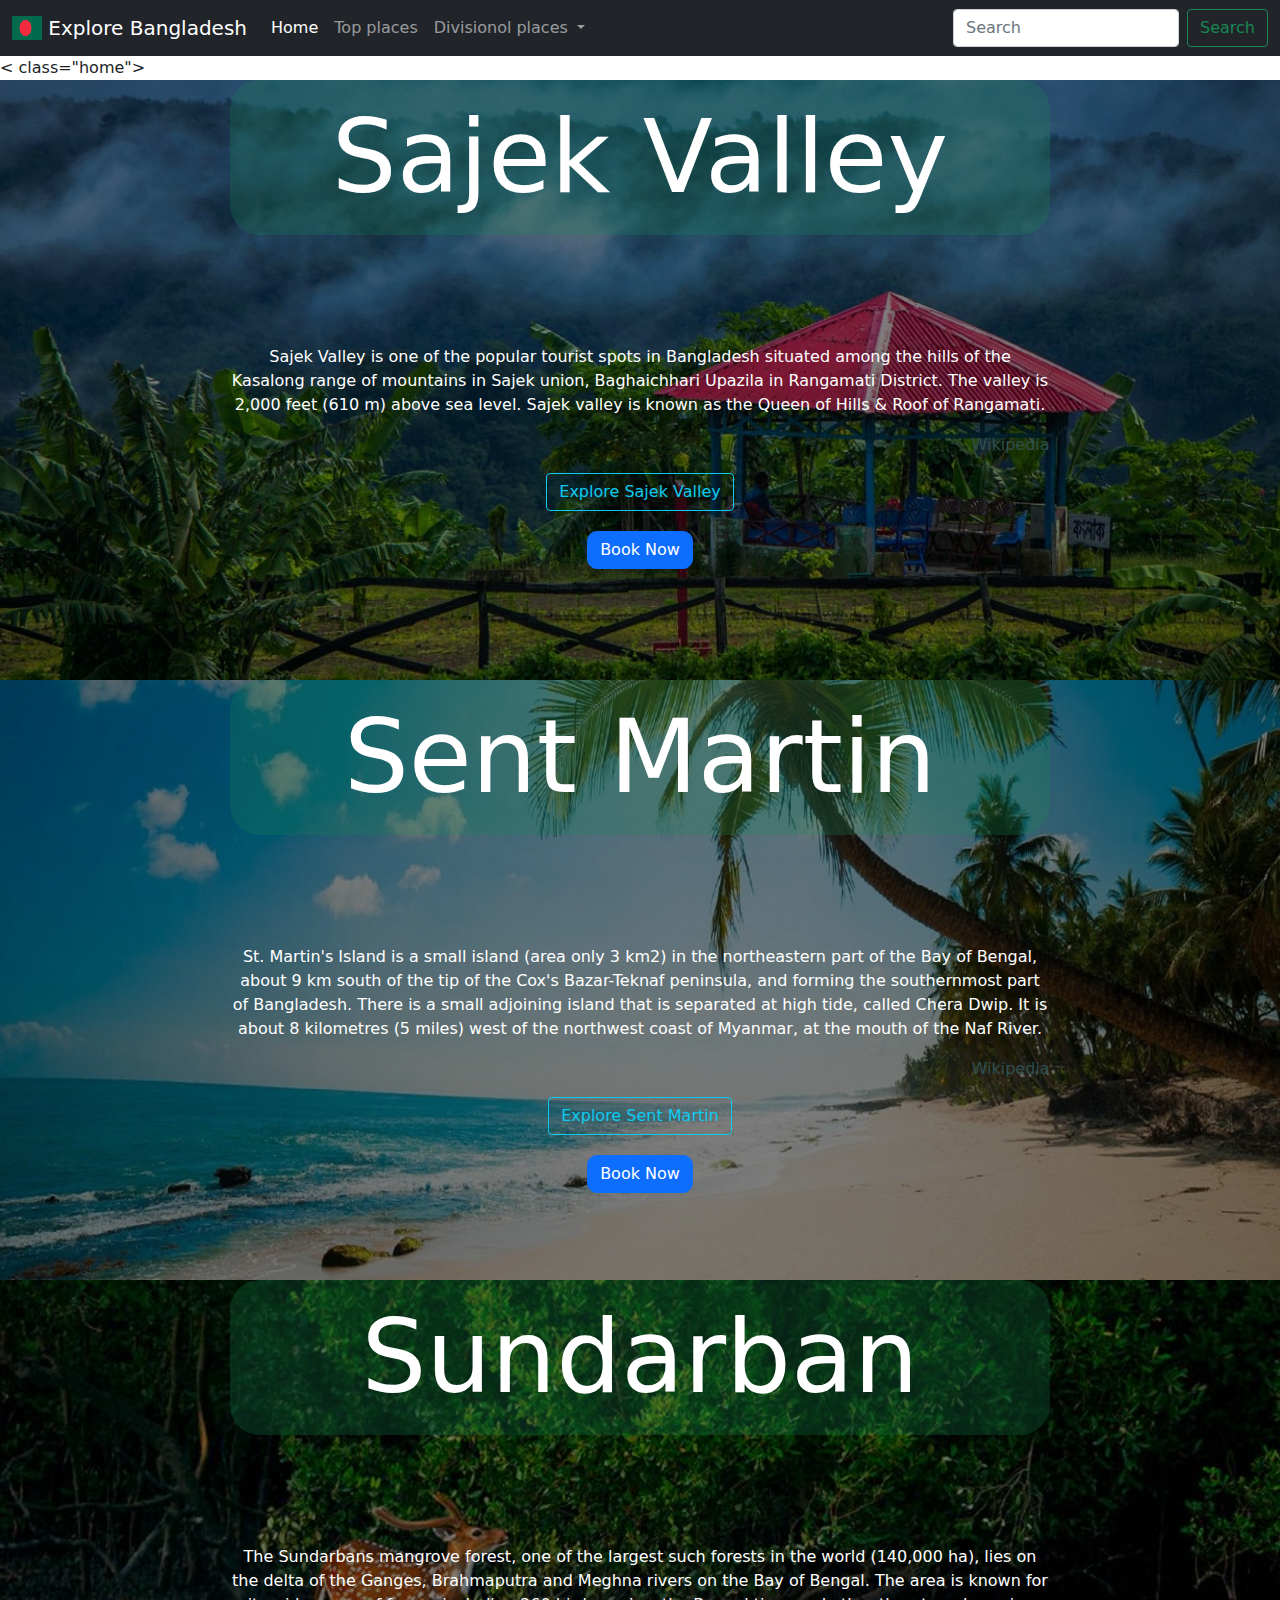
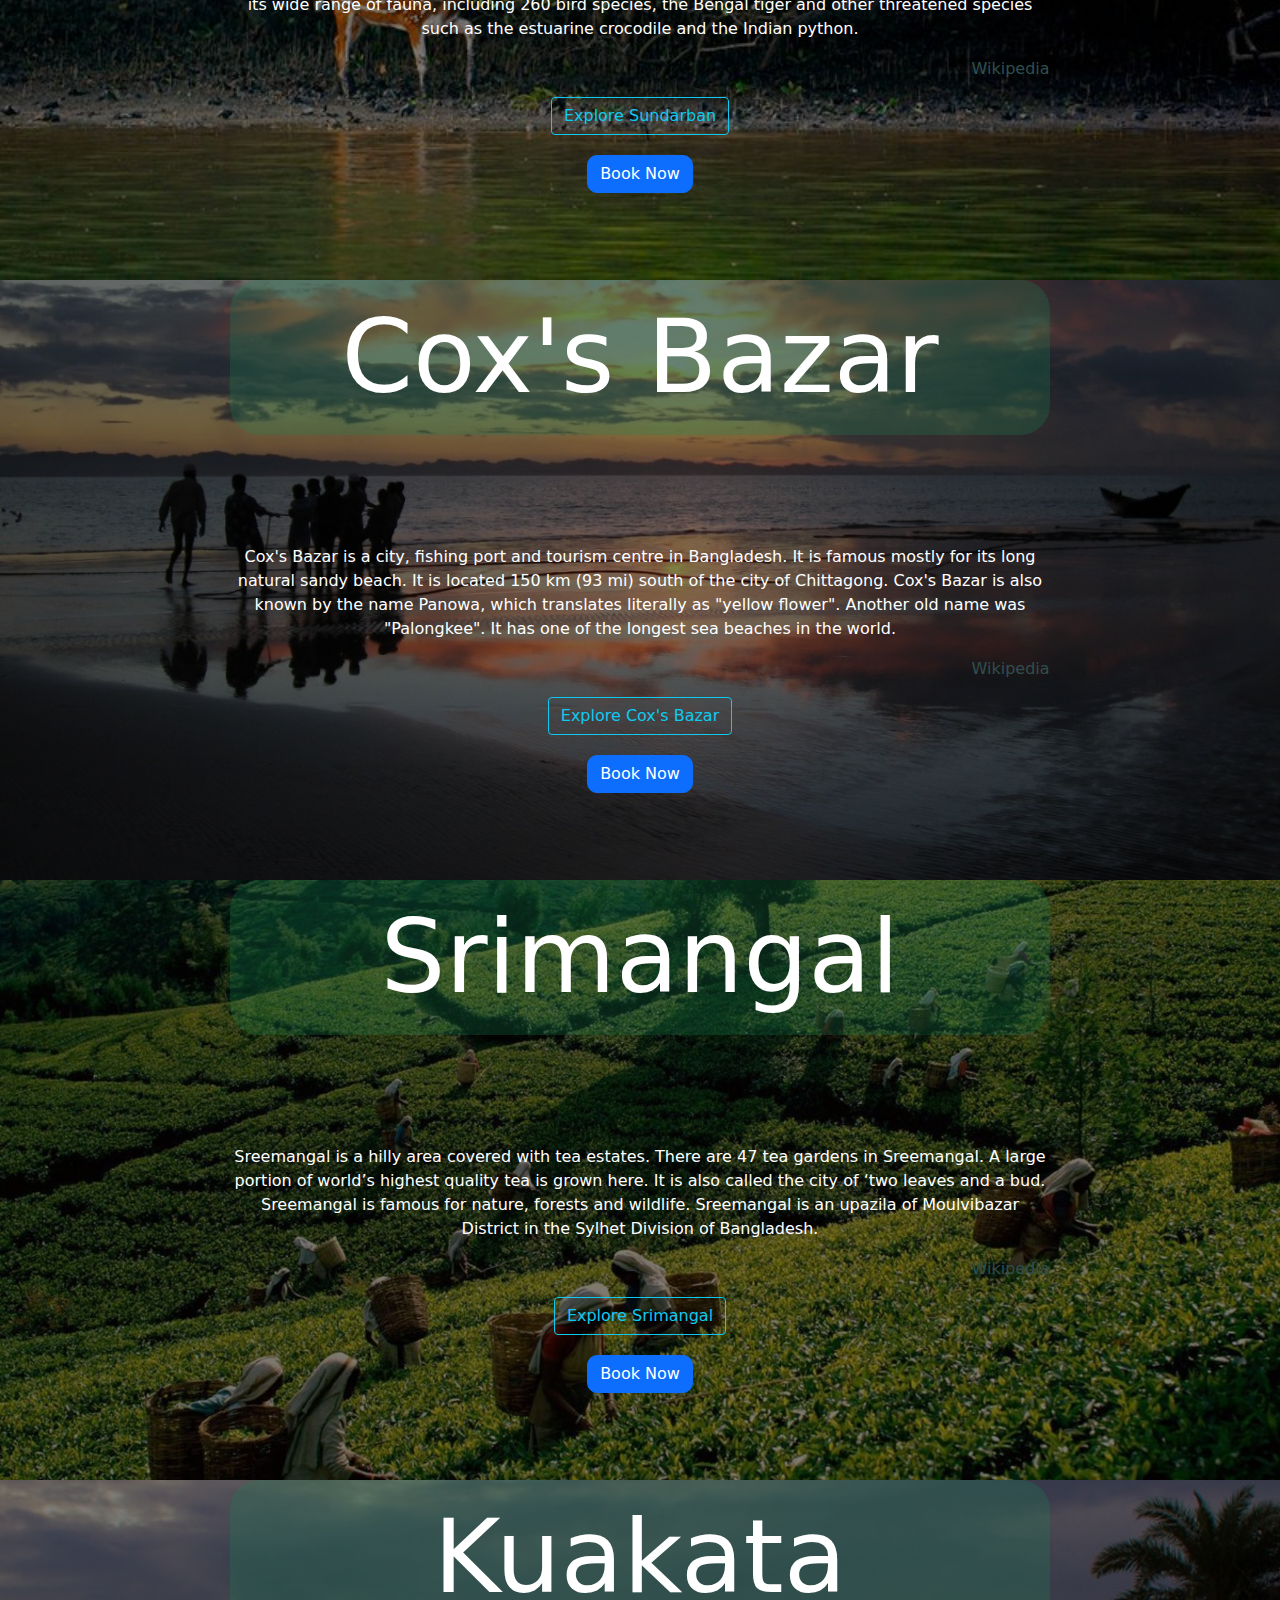
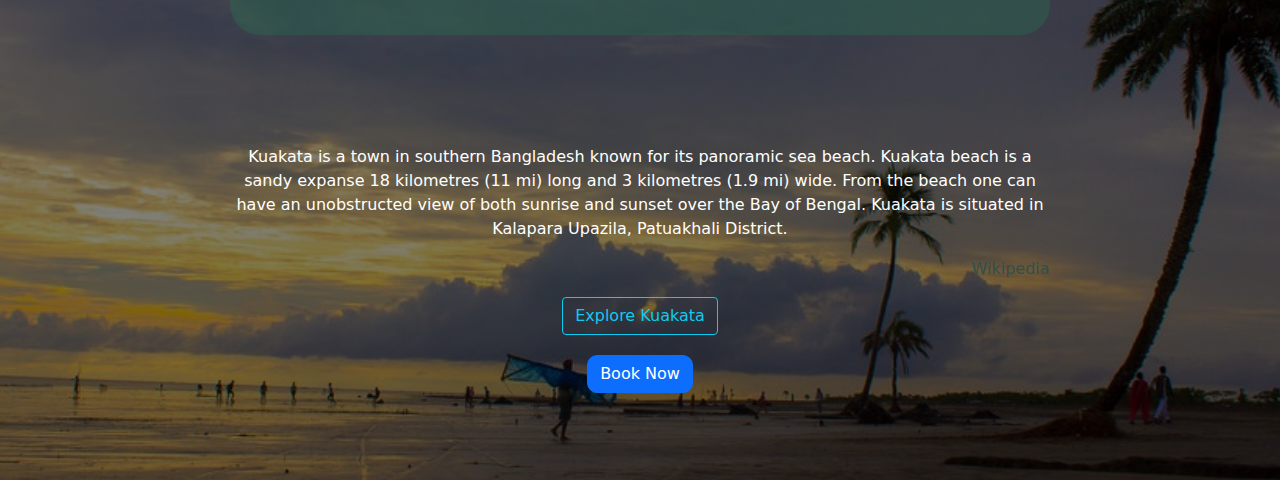
==== index.html @ 2c17eeb3 "first commit" ====
<!DOCTYPE html>
<html lang="en">
<head>
    <meta charset="UTF-8">
    <meta http-equiv="X-UA-Compatible" content="IE=edge">
    <meta name="viewport" content="width=device-width, initial-scale=1.0">
    <title>Explore Bangladesh</title>
    <link rel="shortcut icon" href="resources/download.png" type="image/x-icon">

    <link rel="stylesheet" href="bootstrap/css/bootstrap.min.css">
    <link rel="stylesheet" href="style.css">
</head>
<body>
    <nav class="navbar navbar-expand-lg navbar-light bg-light navbar navbar-dark bg-dark">
        <div class="container-fluid">
          <a class="navbar-brand" href="#">
            <img src="resources/download.png" alt="" width="30" height="24" class="d-inline-block align-text-top">
              Explore Bangladesh
            </a>
          <button class="navbar-toggler" type="button" data-bs-toggle="collapse" data-bs-target="#navbarSupportedContent" aria-controls="navbarSupportedContent" aria-expanded="false" aria-label="Toggle navigation">
            <span class="navbar-toggler-icon"></span>
          </button>
          <div class="collapse navbar-collapse" id="navbarSupportedContent">
            <ul class="navbar-nav me-auto mb-2 mb-lg-0">
              <li class="nav-item">
                <a class="nav-link active" aria-current="page" href="#">Home</a>
              </li>
              <li class="nav-item">
                <a class="nav-link" href="#">Top places</a>
              </li>
              <li class="nav-item dropdown">
                <a class="nav-link dropdown-toggle" href="#" id="navbarDropdown" role="button" data-bs-toggle="dropdown" aria-expanded="false">
                  Divisionol places
                </a>
                <ul class="dropdown-menu" aria-labelledby="navbarDropdown">
                  <li><a class="dropdown-item" href="#">Chittagong</a></li>
                  <li><a class="dropdown-item" href="#">Sylhet</a></li>
                  <li><a class="dropdown-item" href="#">Barisal</a></li>
                  <li><a class="dropdown-item" href="#">Khulna</a></li>
                  <li><a class="dropdown-item" href="#">Dhaka</a></li>
                  <li><a class="dropdown-item" href="#">Rajshahi</a></li>
                  <li><a class="dropdown-item" href="#">Mymensingh</a></li>
                  <li><a class="dropdown-item" href="#">Rangpur</a></li>
                </ul>
              </li>
            </ul>
            <form class="d-flex">
              <input class="form-control me-2" type="search" placeholder="Search" aria-label="Search">
              <button class="btn btn-outline-success" type="submit">Search</button>
            </form>
          </div>
        </div>
      </nav>

      <header>
          < class="home">
              <div class="sajek place">
                <h1 class="p-3 mb-2 bg-secondary text-white bg-success p-2 text-dark bg-opacity-25 name">Sajek Valley</h1>
                <div class="dis">
                    <p>Sajek Valley is one of the popular tourist spots in Bangladesh situated among the hills of the Kasalong range of mountains in Sajek union, Baghaichhari Upazila in Rangamati District. The valley is 2,000 feet (610 m) above sea level. Sajek valley is known as the Queen of Hills & Roof of Rangamati.</p>
                    <p class="source">Wikipedia</p>
                    <button type="button" class="btn btn-outline-info">Explore Sajek Valley</button>
                </div>
                <button type="button" class="btn btn-primary but">Book Now</button>
            </div>
            <div class="sent_martin place">
                <h1 class="p-3 mb-2 bg-secondary text-white bg-success p-2 text-dark bg-opacity-25 name">Sent Martin</h1>
                <div class="dis">
                    <p>St. Martin's Island is a small island (area only 3 km2) in the northeastern part of the Bay of Bengal, about 9 km south of the tip of the Cox's Bazar-Teknaf peninsula, and forming the southernmost part of Bangladesh. There is a small adjoining island that is separated at high tide, called Chera Dwip. It is about 8 kilometres (5 miles) west of the northwest coast of Myanmar, at the mouth of the Naf River.</p>
                    <p class="source">Wikipedia</p>
                    <button type="button" class="btn btn-outline-info">Explore Sent Martin</button>
                </div>
                <button type="button" class="btn btn-primary but">Book Now</button>
            </div>
            <div class="sundarban place">
                <h1 class="p-3 mb-2 bg-secondary text-white bg-success p-2 text-dark bg-opacity-25 name">Sundarban</h1>
                <div class="dis">
                    <p>The Sundarbans mangrove forest, one of the largest such forests in the world (140,000 ha), lies on the delta of the Ganges, Brahmaputra and Meghna rivers on the Bay of Bengal. The area is known for its wide range of fauna, including 260 bird species, the Bengal tiger and other threatened species such as the estuarine crocodile and the Indian python.</p>
                    <p class="source">Wikipedia</p>
                    <button type="button" class="btn btn-outline-info">Explore Sundarban</button>
                </div>
                <button type="button" class="btn btn-primary but">Book Now</button>
            </div>
          <div class="coxs_bazar place">
            <h1 class="p-3 mb-2 bg-secondary text-white bg-success p-2 text-dark bg-opacity-25 name">Cox's Bazar</h1>
            <div class="dis">
                <p>Cox's Bazar is a city, fishing port and tourism centre in Bangladesh. It is famous mostly for its long  natural sandy beach. It is located 150 km (93 mi) south of the city of Chittagong. Cox's Bazar is also known by the name Panowa, which translates literally as "yellow flower". Another old name was "Palongkee". It has one of the longest sea beaches in the world.</p>
                <p class="source">Wikipedia</p>
                <button type="button" class="btn btn-outline-info">Explore Cox's Bazar</button>
            </div>
            <button type="button" class="btn btn-primary but">Book Now</button>
          </div>
          <div class="srimangal place">
            <h1 class="p-3 mb-2 bg-secondary text-white bg-success p-2 text-dark bg-opacity-25 name">Srimangal</h1>
            <div class="dis">
                <p>Sreemangal is a hilly area covered with tea estates. There are 47 tea gardens in
                    Sreemangal. A large portion of world’s highest quality tea is grown here. It is also called the city of ‘two leaves and a bud. Sreemangal is famous for nature,
                    forests and wildlife.
                    Sreemangal is an upazila of Moulvibazar District in the Sylhet Division of Bangladesh.
                    </p>
                    <p class="source">Wikipedia</p>
                    <button type="button" class="btn btn-outline-info">Explore Srimangal</button>
            </div>
            <button type="button" class="btn btn-primary but">Book Now</button>
          </div>
          <div class="kuakata place">
            <h1 class="p-3 mb-2 bg-secondary text-white bg-success p-2 text-dark bg-opacity-25 name">Kuakata</h1>
            <div class="dis">
                <p>Kuakata is a town in southern Bangladesh known for its panoramic sea beach. Kuakata beach is a sandy expanse 18 kilometres (11 mi) long and 3 kilometres (1.9 mi) wide. From the beach one can have an unobstructed view of both sunrise and sunset over the Bay of Bengal. Kuakata is situated in Kalapara Upazila, Patuakhali District.</p>
                <p class="source">Wikipedia</p>
                    <button type="button" class="btn btn-outline-info">Explore Kuakata</button>
            </div>
            <button type="button" class="btn btn-primary but">Book Now</button>
          </div>

        </div>
      </header>
      <script src="https://cdn.jsdelivr.net/npm/bootstrap@5.1.0/dist/js/bootstrap.bundle.min.js" integrity="sha384-U1DAWAznBHeqEIlVSCgzq+c9gqGAJn5c/t99JyeKa9xxaYpSvHU5awsuZVVFIhvj" crossorigin="anonymous"></script>
</body>
</html>
---- style.css ----
.name
{
    /* width: 200px; */
    color: white;
    font-size: 8vw;
    border-radius: 30px;color: white;
    font-size: 8vw;
    border-radius: 30px;
}
.place
{
    padding-left: 18vw;
    padding-right: 18vw;
    text-align: center;
    height: 600px ;
    background-position: bottom;
    background-repeat: no-repeat;
    background-size: cover;
}
.sajek
{
    background-image: linear-gradient(rgba(0,0,0,0.5),rgba(0,0,0,0.5)), url(resources/saju.jpg);
}
.sent_martin
{
    background-image: linear-gradient(rgba(0,0,0,0.5),rgba(0,0,0,0.5)), url(resources/sent1.jpg);
}
.sundarban
{
    background-image: linear-gradient(rgba(0,0,0,0.5),rgba(0,0,0,0.5)), url(resources/sundarban.jpg);

}
.coxs_bazar
{
    background-image: linear-gradient(rgba(0,0,0,0.5),rgba(0,0,0,0.5)), url(resources/coxs2.jpg);
}
.srimangal
{
    background-image: linear-gradient(rgba(0,0,0,0.5),rgba(0,0,0,0.5)), url(resources/srimangal.jpg);
}
.kuakata
{
    background-image: linear-gradient(rgba(0,0,0,0.5),rgba(0,0,0,0.5)), url(resources/kuakata.jpg);
}
.dis
{
    color: white;
    border-top: 8vw solid transparent;
}
.source
{
    text-align: end;
    color: darkslategrey;
}
.but
{
    margin-top: 20px;
    /* font-size: 2vw; */
    border-radius: 10px;
}
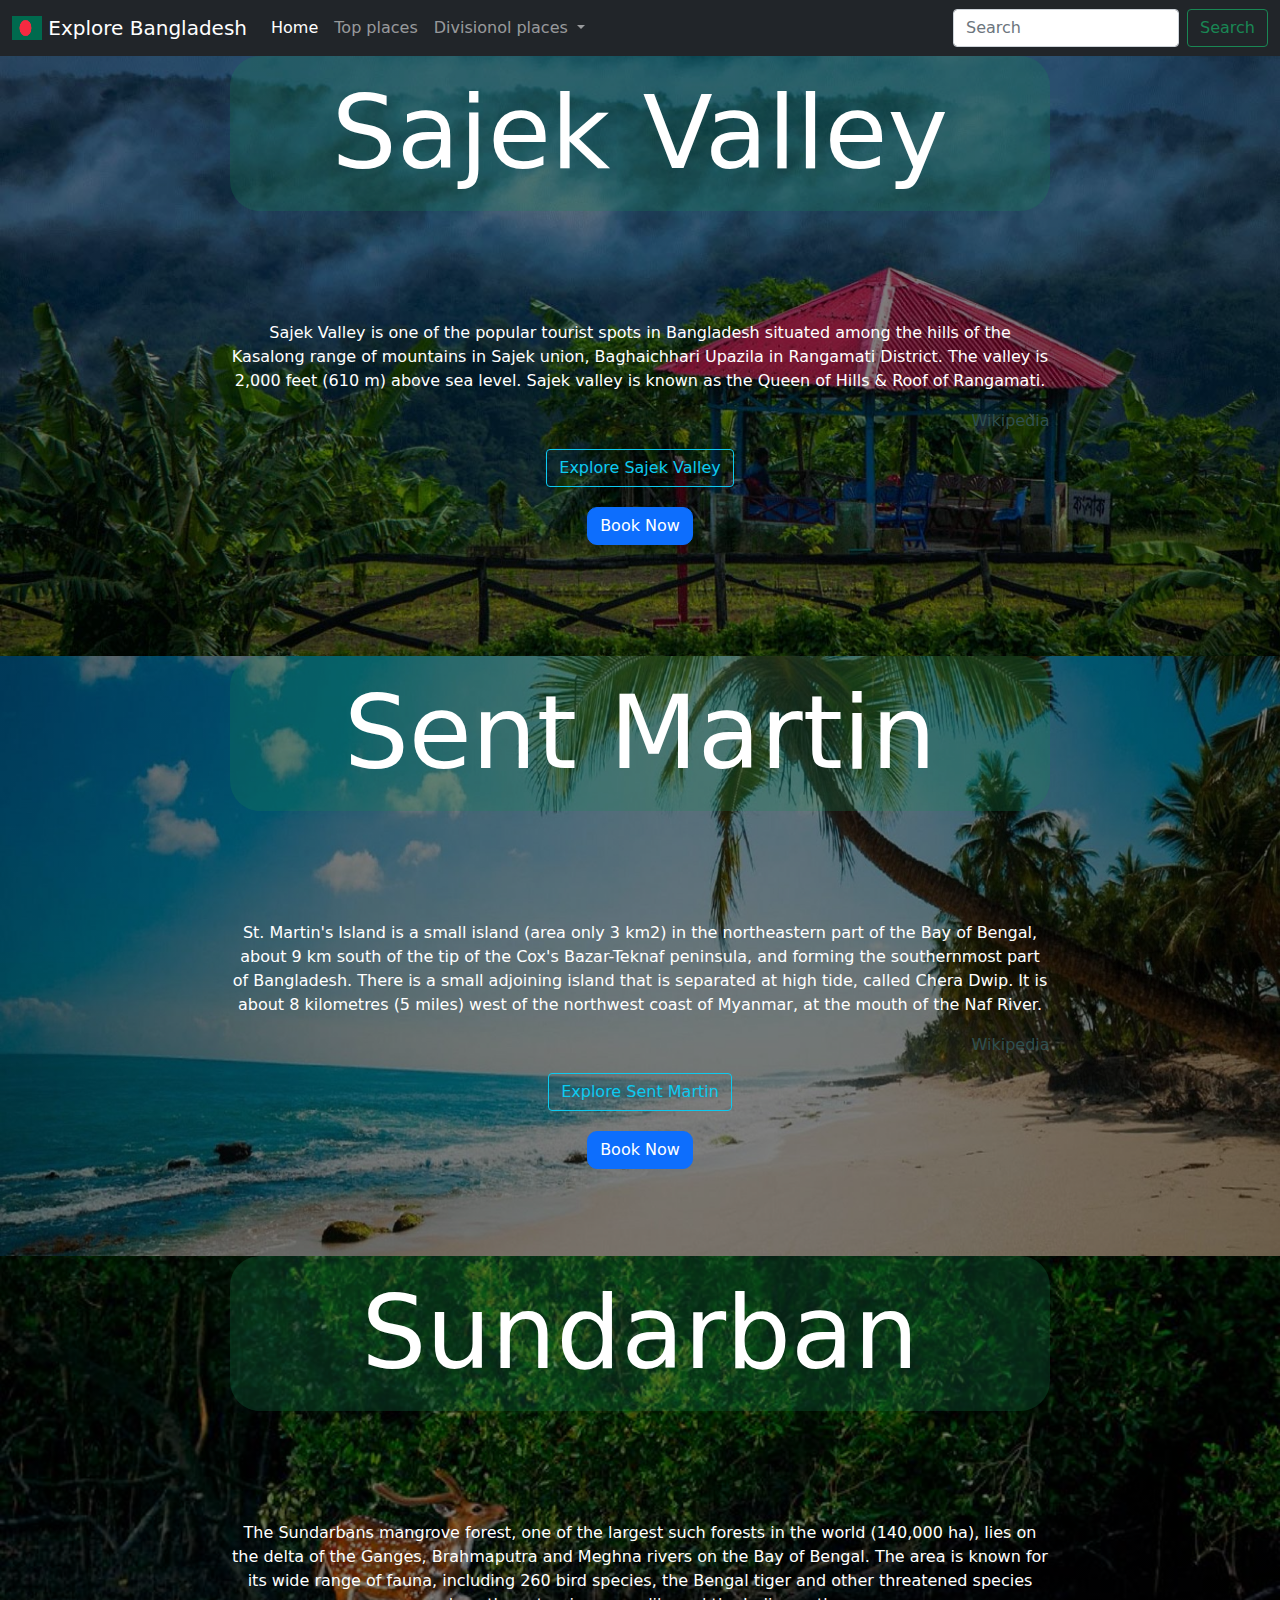
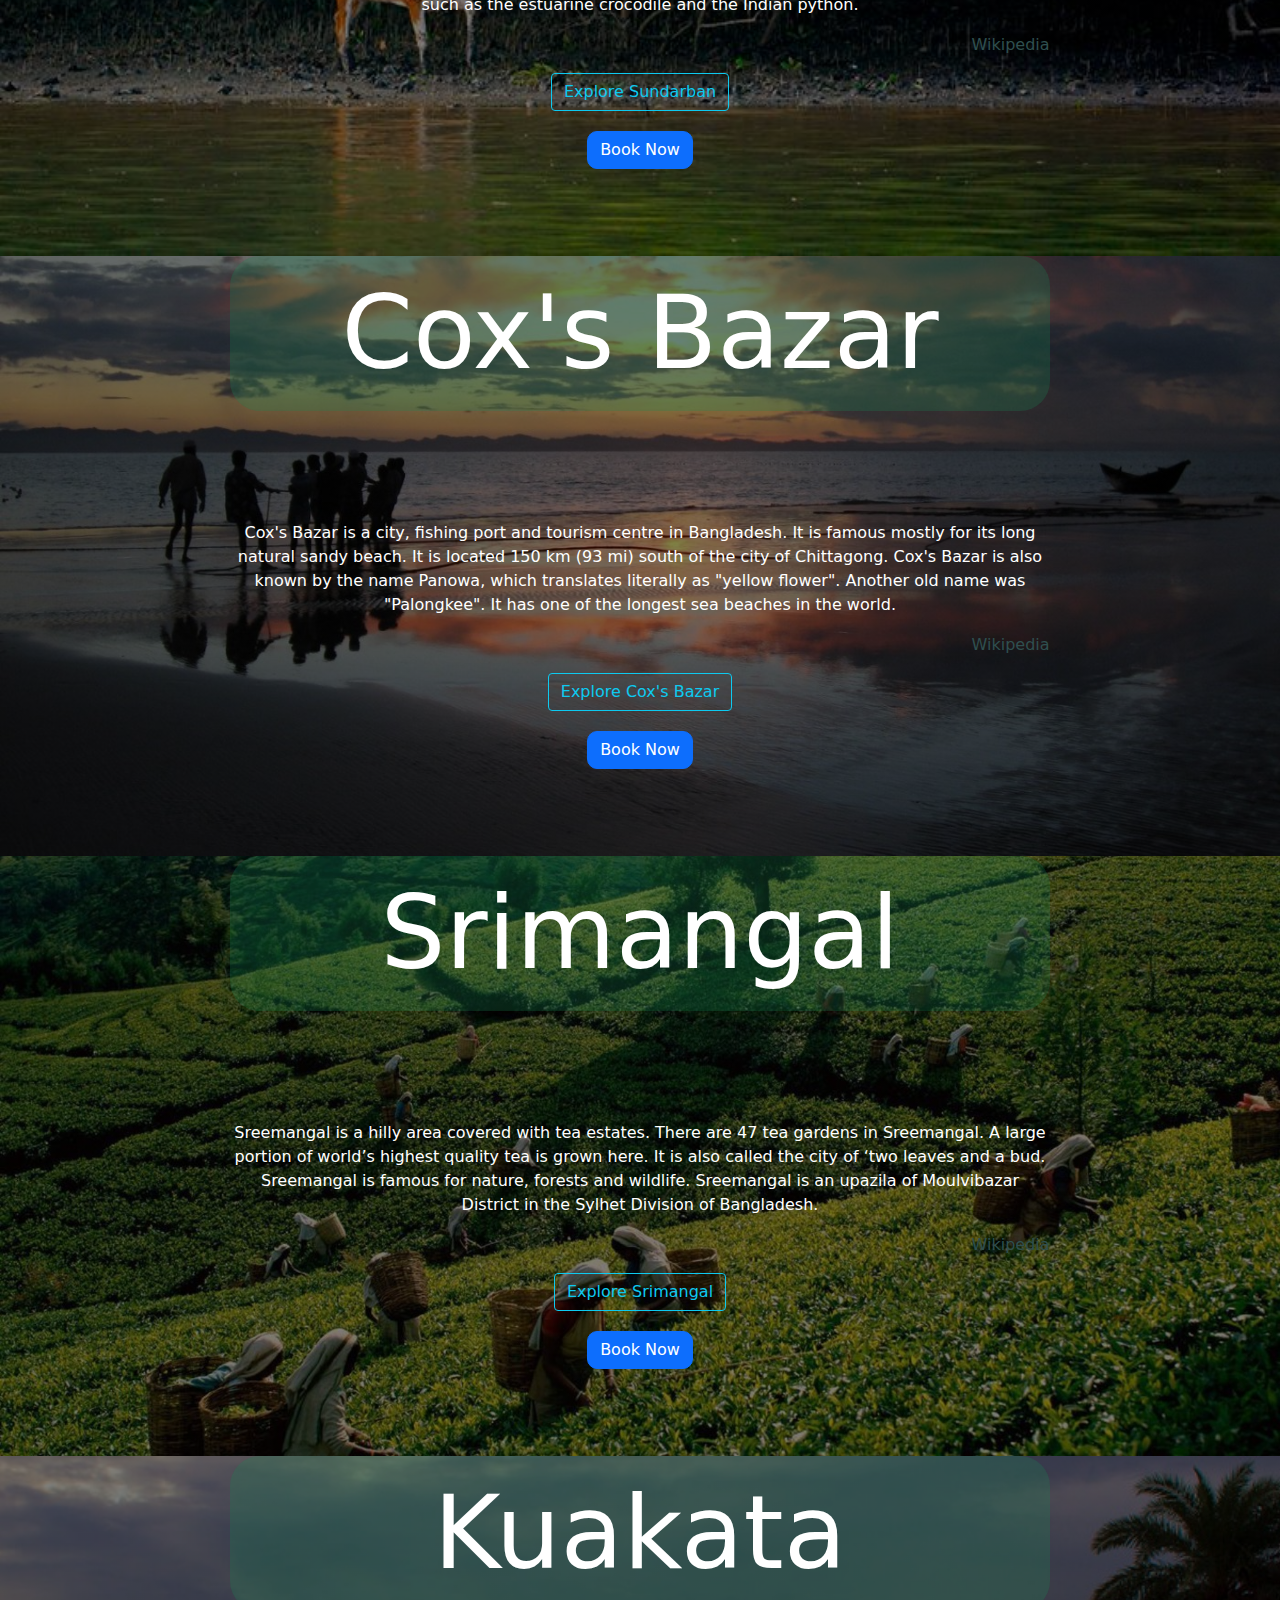
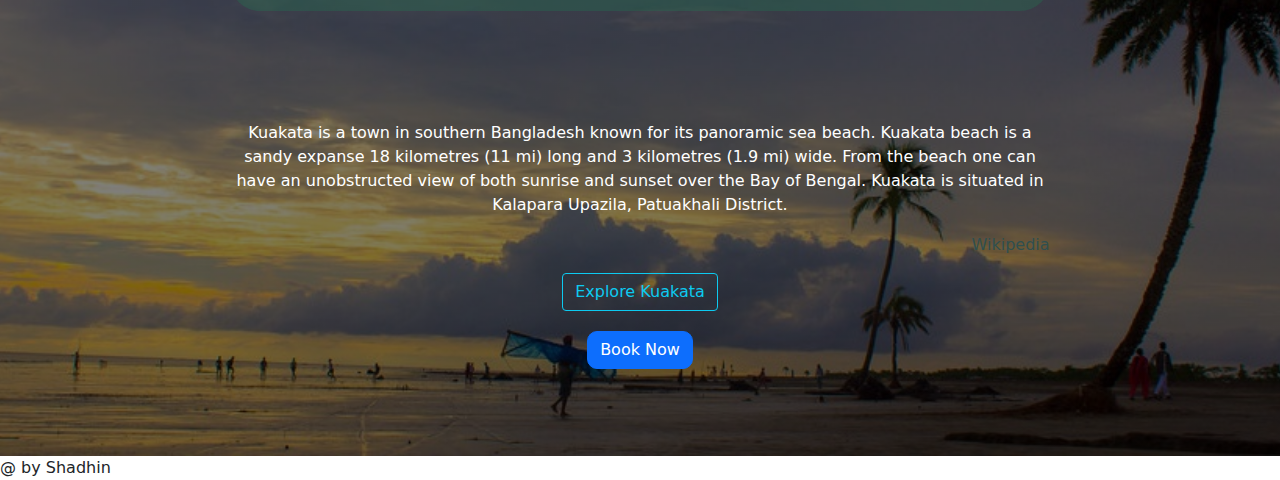
==== commit f409f53d: "changes" ====
--- a/index.html
+++ b/index.html
@@ -53,7 +53,7 @@
       </nav>
 
       <header>
-          < class="home">
+          <div class="home">
               <div class="sajek place">
                 <h1 class="p-3 mb-2 bg-secondary text-white bg-success p-2 text-dark bg-opacity-25 name">Sajek Valley</h1>
                 <div class="dis">
@@ -115,6 +115,7 @@
 
         </div>
       </header>
+      <footer>@ by Shadhin</footer>
       <script src="https://cdn.jsdelivr.net/npm/bootstrap@5.1.0/dist/js/bootstrap.bundle.min.js" integrity="sha384-U1DAWAznBHeqEIlVSCgzq+c9gqGAJn5c/t99JyeKa9xxaYpSvHU5awsuZVVFIhvj" crossorigin="anonymous"></script>
 </body>
 </html>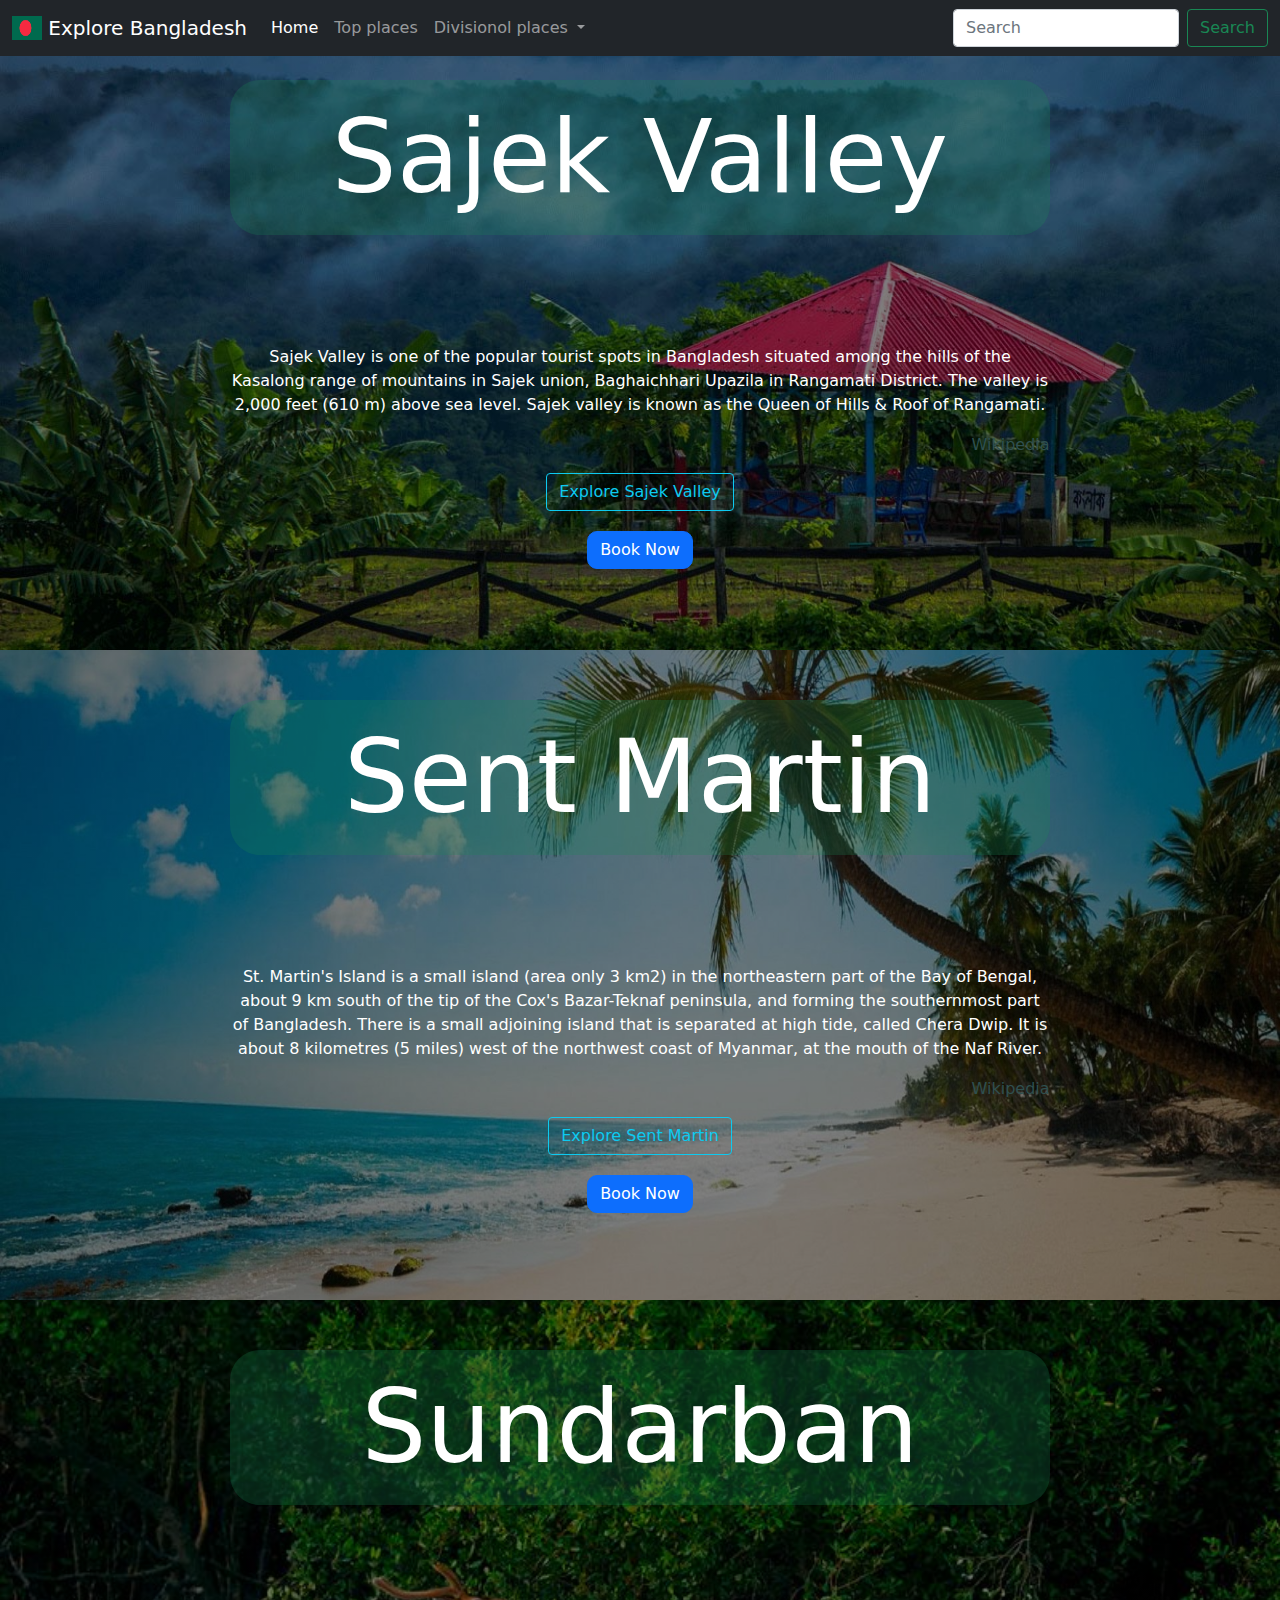
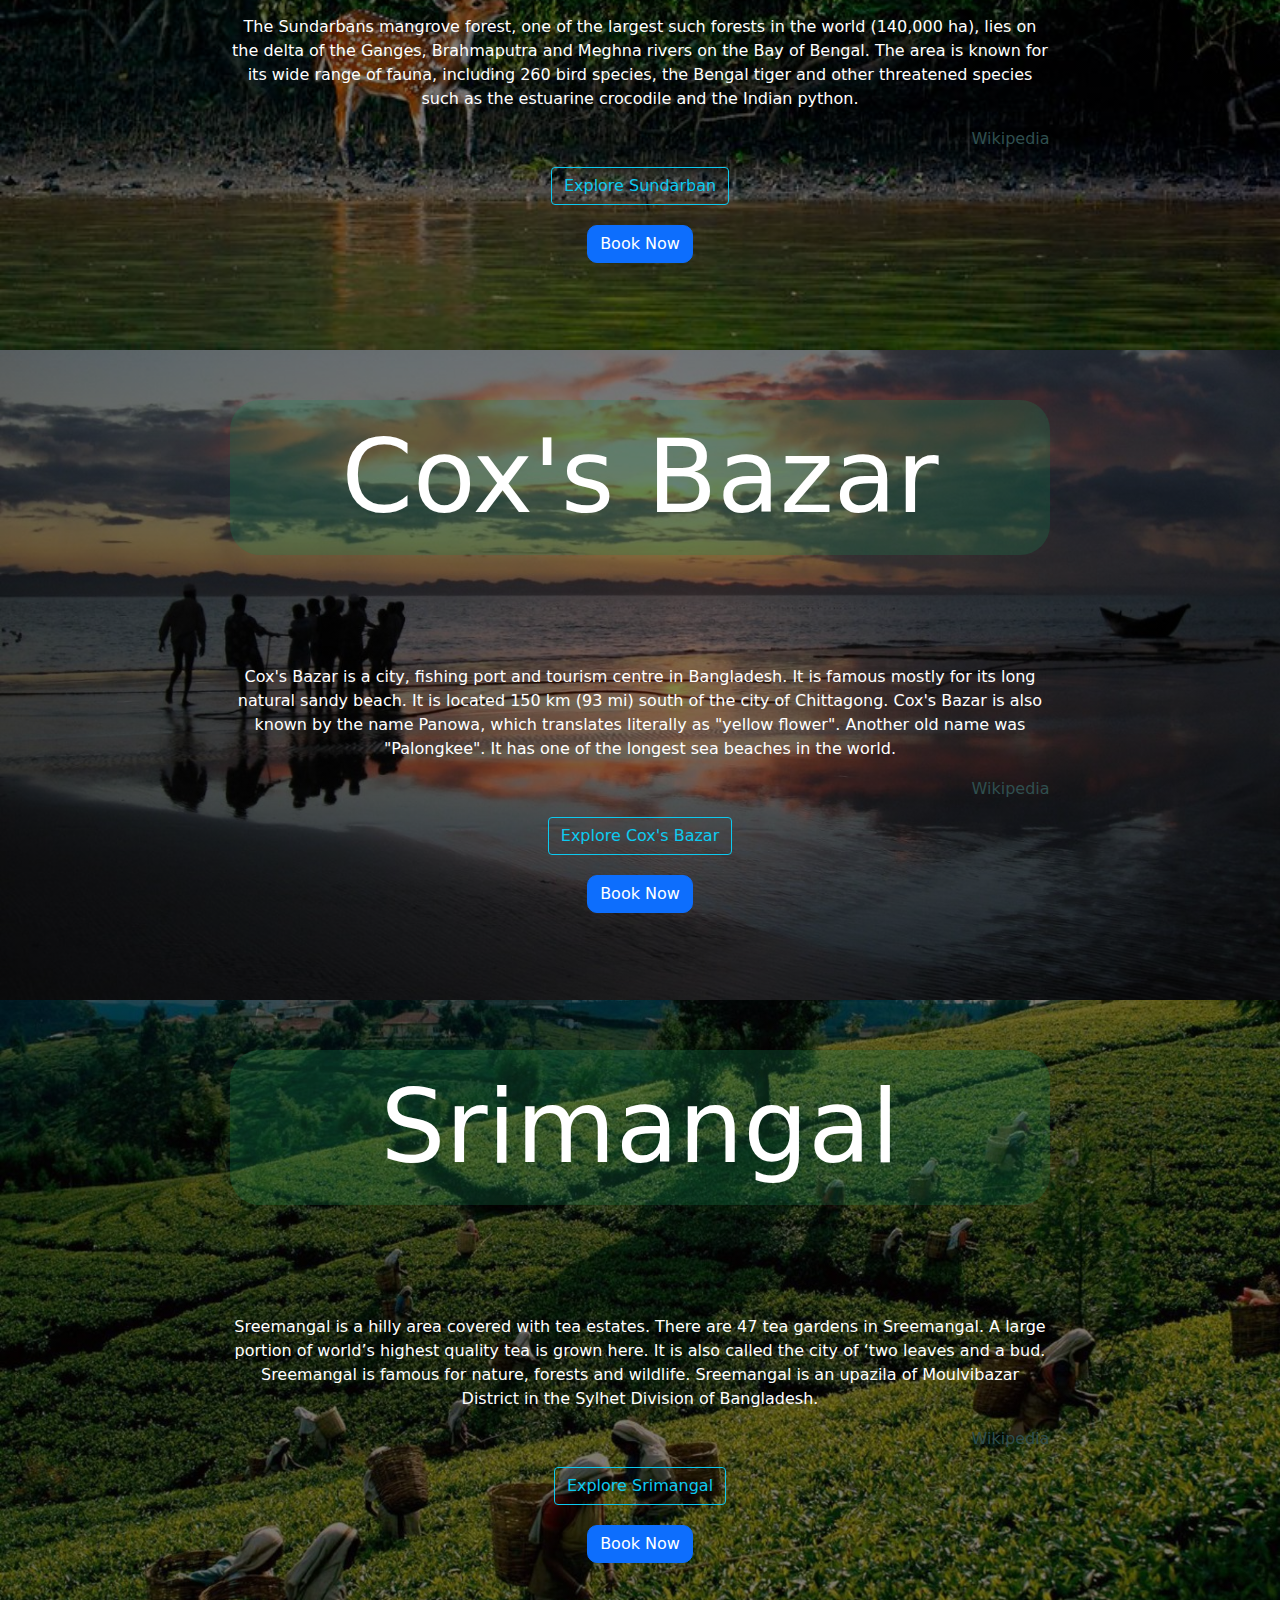
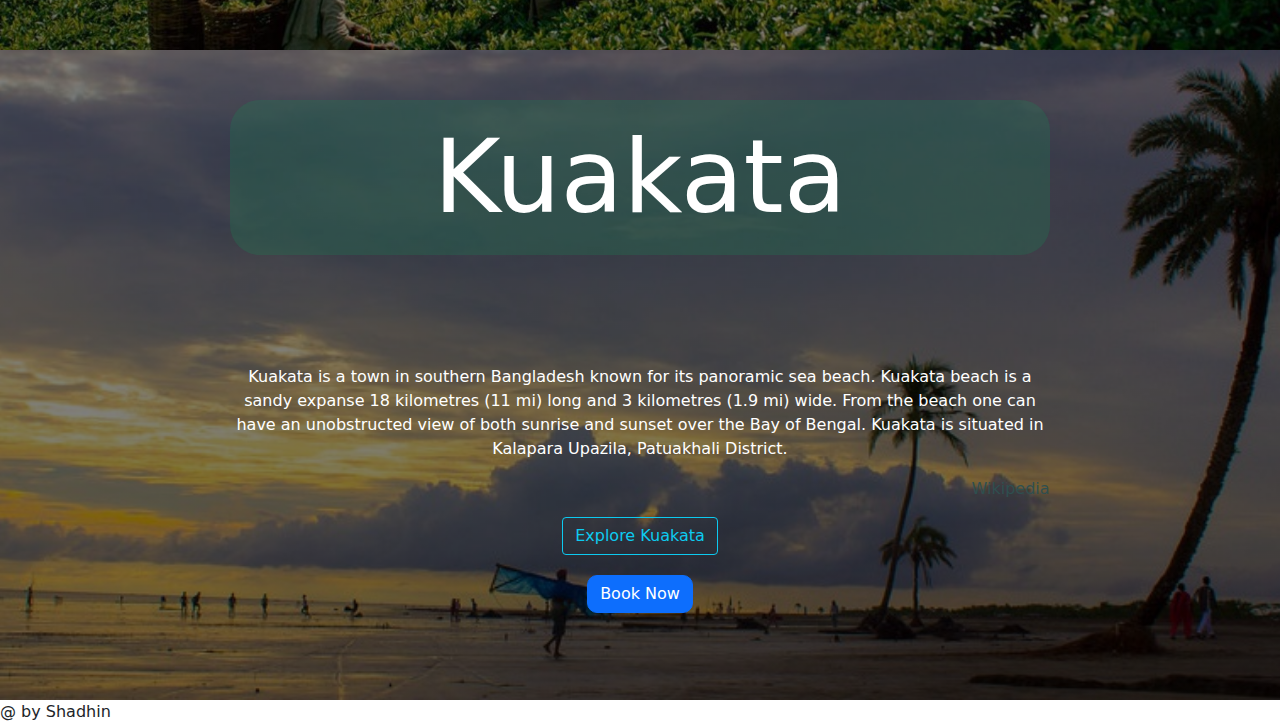
==== commit 60c63dc0: "changes" ====
--- a/index.html
+++ b/index.html
@@ -11,7 +11,7 @@
     <link rel="stylesheet" href="style.css">
 </head>
 <body>
-    <nav class="navbar navbar-expand-lg navbar-light bg-light navbar navbar-dark bg-dark">
+    <nav class="navbar navbar-expand-lg navbar-light bg-light navbar navbar-dark bg-dark fixed-top">
         <div class="container-fluid">
           <a class="navbar-brand" href="#">
             <img src="resources/download.png" alt="" width="30" height="24" class="d-inline-block align-text-top">
--- a/style.css
+++ b/style.css
@@ -10,16 +10,18 @@
 }
 .place
 {
+    padding-top: 50px;
     padding-left: 18vw;
     padding-right: 18vw;
     text-align: center;
-    height: 600px ;
+    height: 650px ;
     background-position: bottom;
     background-repeat: no-repeat;
     background-size: cover;
 }
 .sajek
 {
+    padding-top: 80px;
     background-image: linear-gradient(rgba(0,0,0,0.5),rgba(0,0,0,0.5)), url(resources/saju.jpg);
 }
 .sent_martin
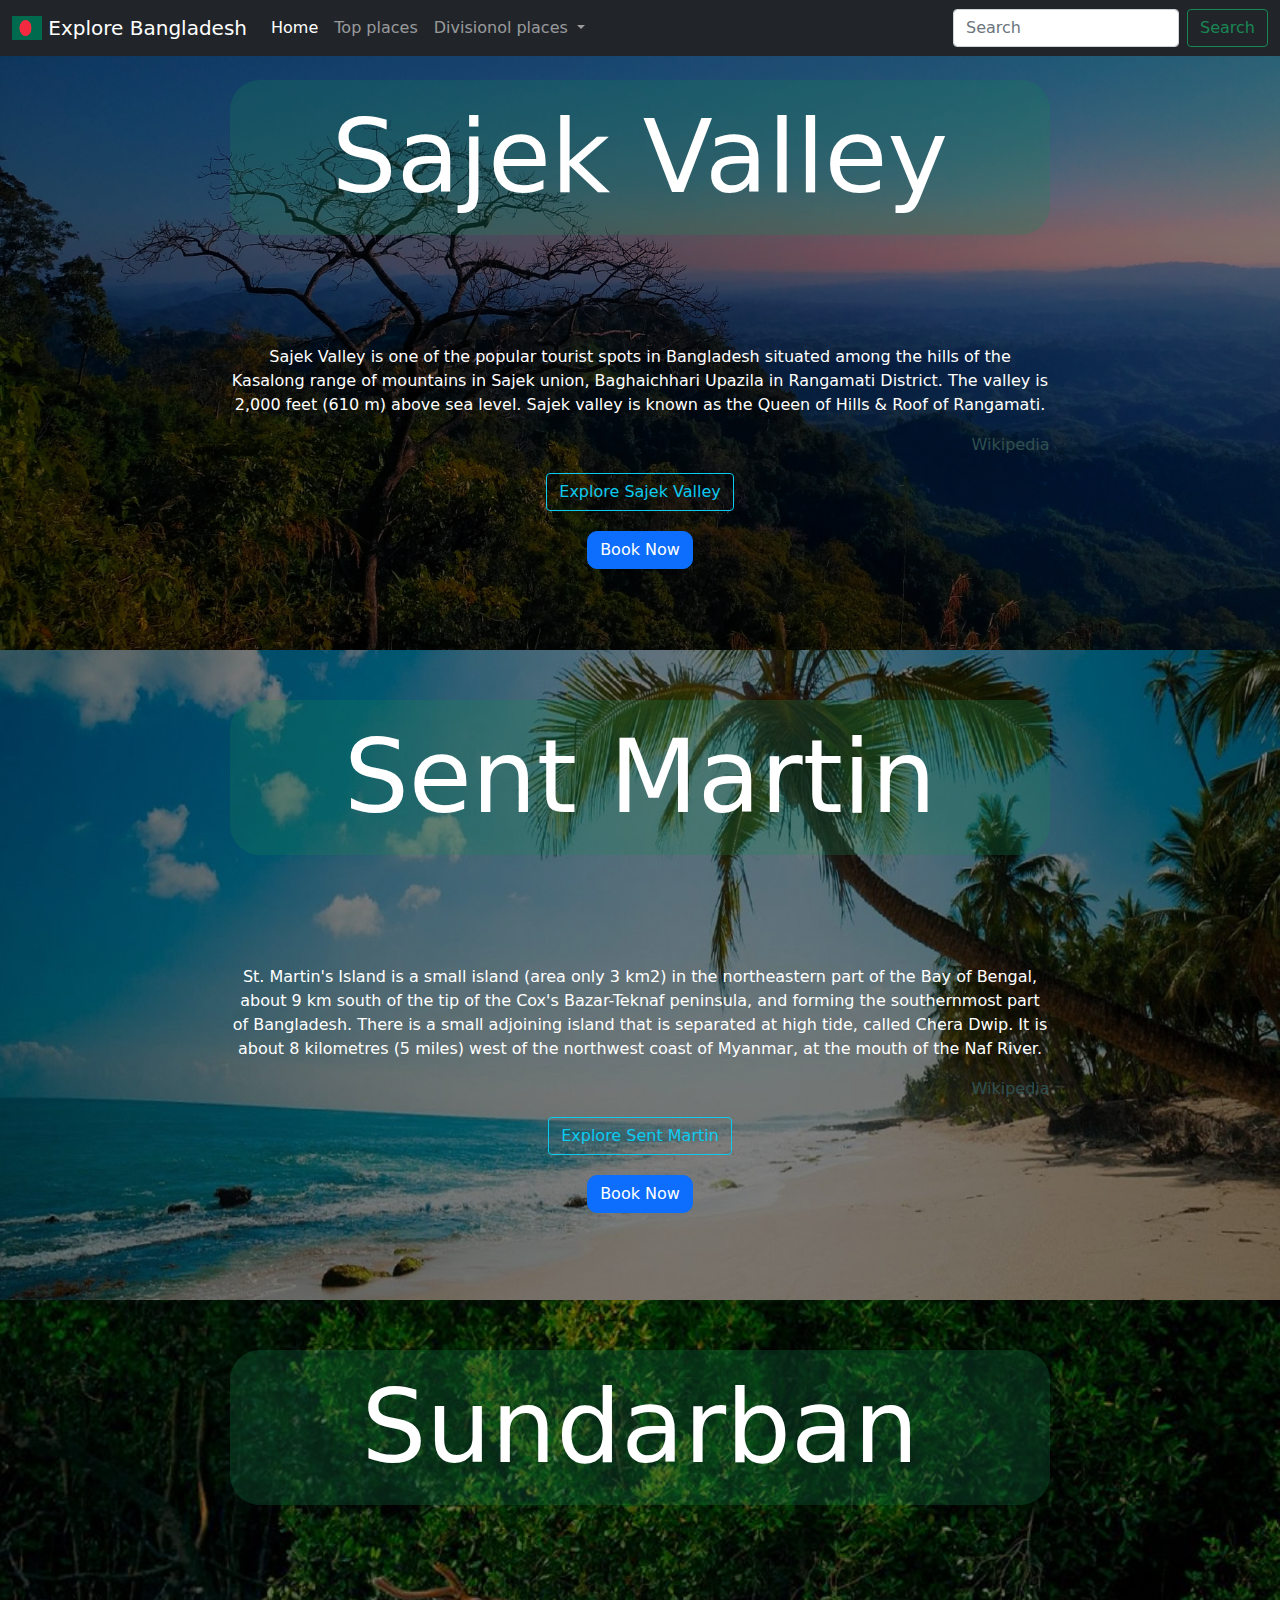
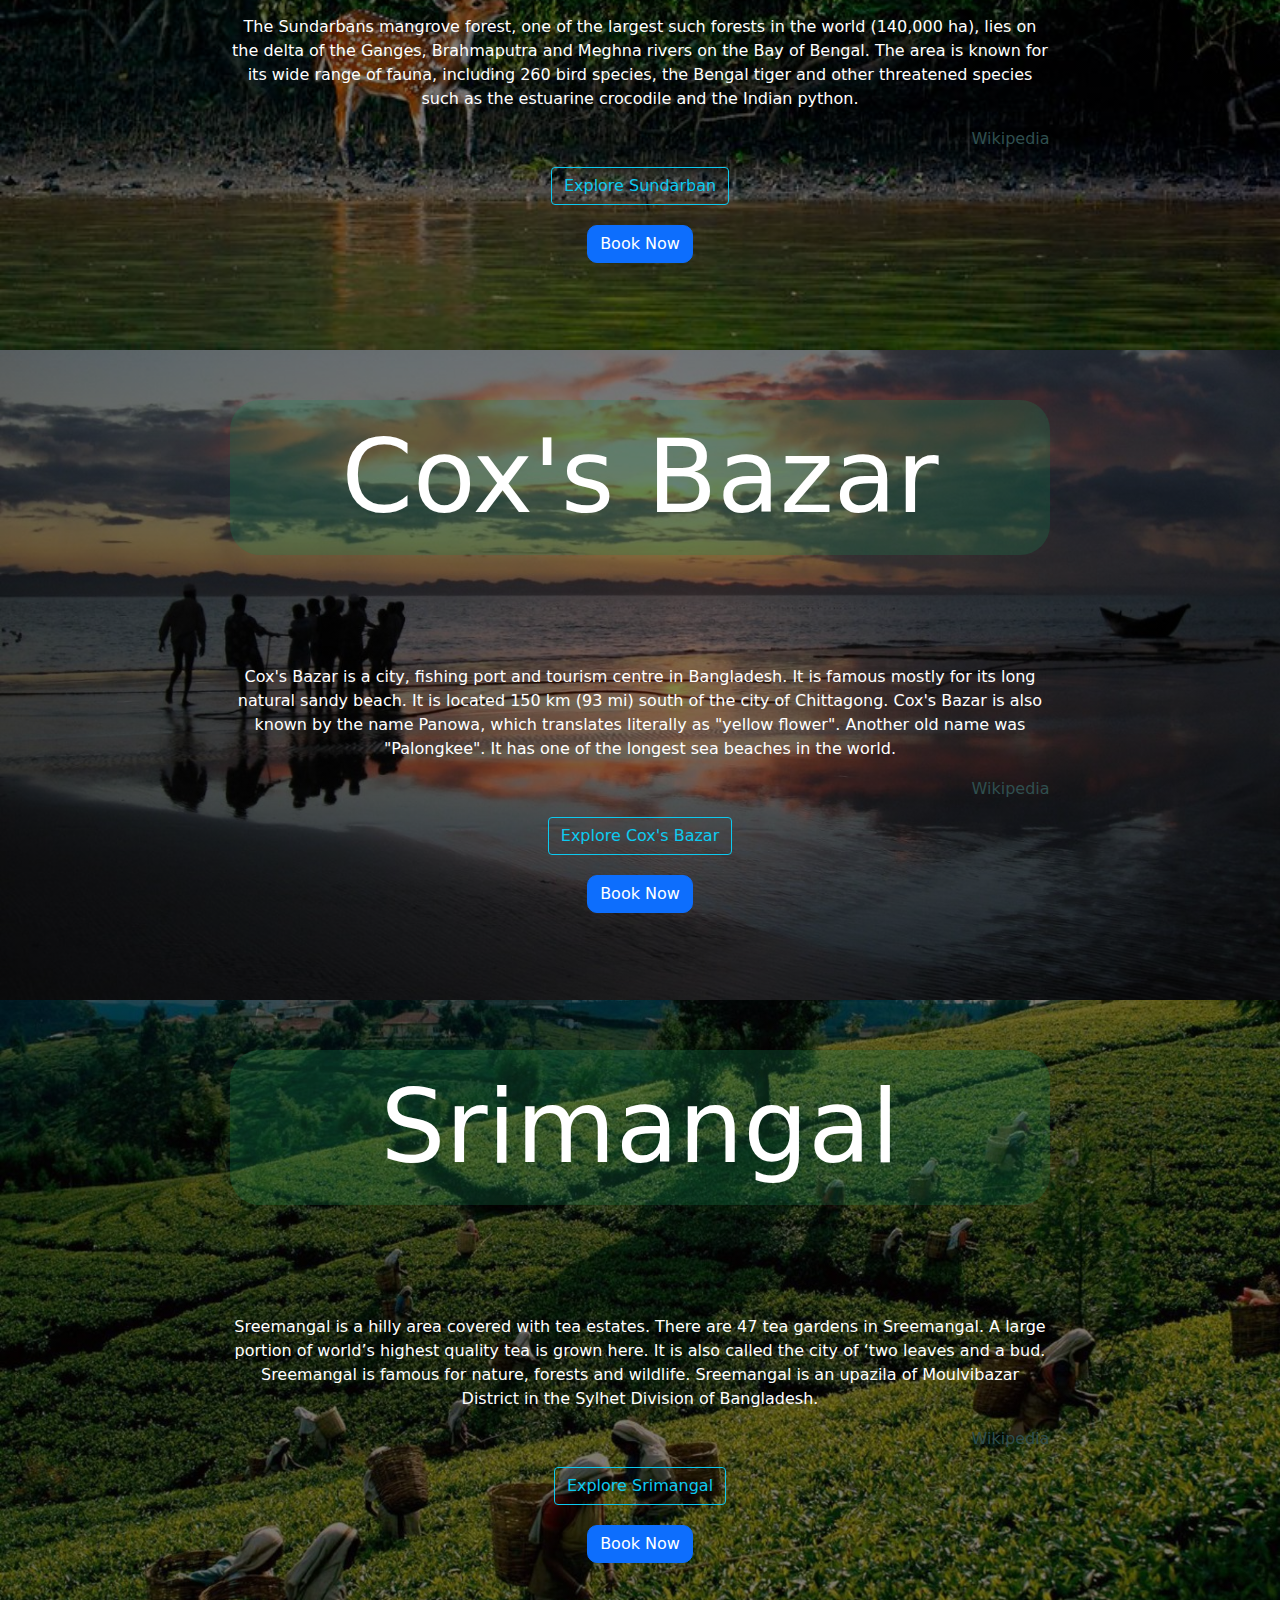
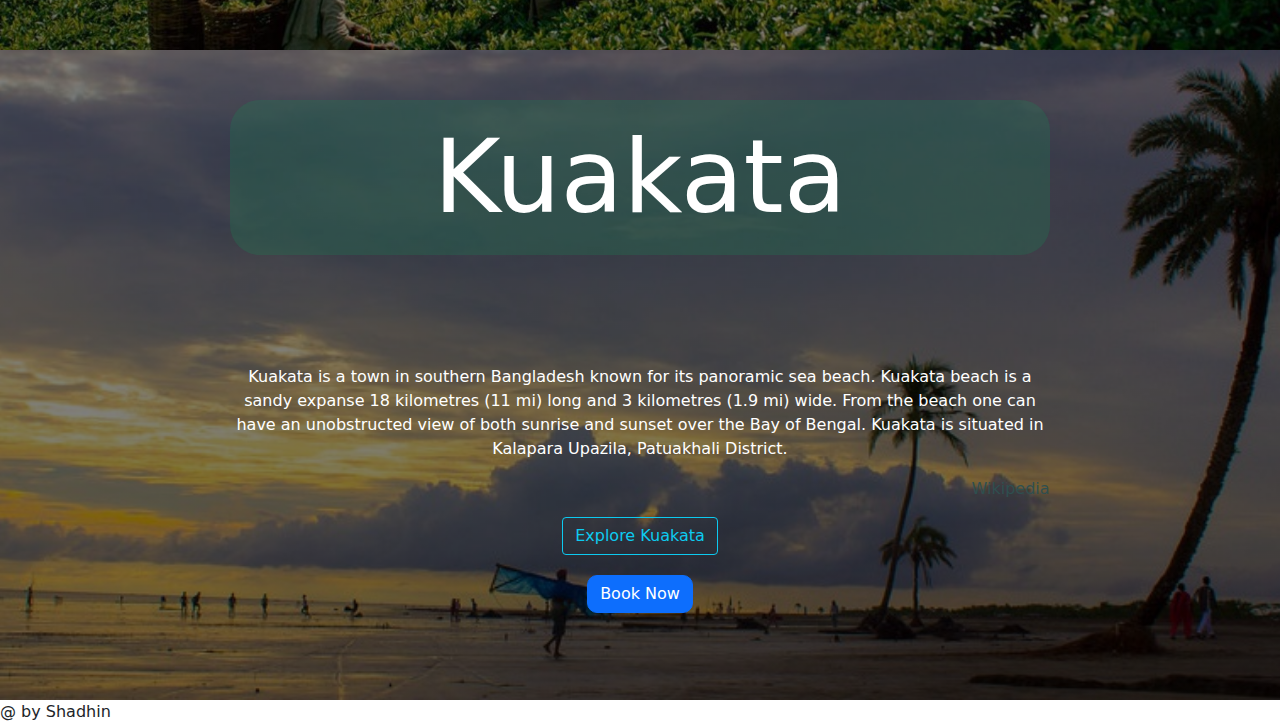
==== commit 31f6f425: "sajek addated" ====
--- a/index.html
+++ b/index.html
@@ -59,7 +59,7 @@
                 <div class="dis">
                     <p>Sajek Valley is one of the popular tourist spots in Bangladesh situated among the hills of the Kasalong range of mountains in Sajek union, Baghaichhari Upazila in Rangamati District. The valley is 2,000 feet (610 m) above sea level. Sajek valley is known as the Queen of Hills & Roof of Rangamati.</p>
                     <p class="source">Wikipedia</p>
-                    <button type="button" class="btn btn-outline-info">Explore Sajek Valley</button>
+                    <a href="sajek.html"><button type="button" class="btn btn-outline-info eBut">Explore Sajek Valley</button></a>
                 </div>
                 <button type="button" class="btn btn-primary but">Book Now</button>
             </div>
--- a/style.css
+++ b/style.css
@@ -22,7 +22,7 @@
 .sajek
 {
     padding-top: 80px;
-    background-image: linear-gradient(rgba(0,0,0,0.5),rgba(0,0,0,0.5)), url(resources/saju.jpg);
+    background-image: linear-gradient(rgba(0,0,0,0.5),rgba(0,0,0,0.5)), url(resources/sajek1.jpg);
 }
 .sent_martin
 {
@@ -60,4 +60,23 @@
     margin-top: 20px;
     /* font-size: 2vw; */
     border-radius: 10px;
+}
+.eBut a
+{
+    text-decoration: none;
+    color: lightcyan;
+    transition: color;
+    transition-duration: 300ms;
+}
+.eBut a:link
+{
+    color: black;
+}
+.eBut a:hover
+{
+    color: black;
+}
+.eBut:hover a
+{
+    color: black;
 }